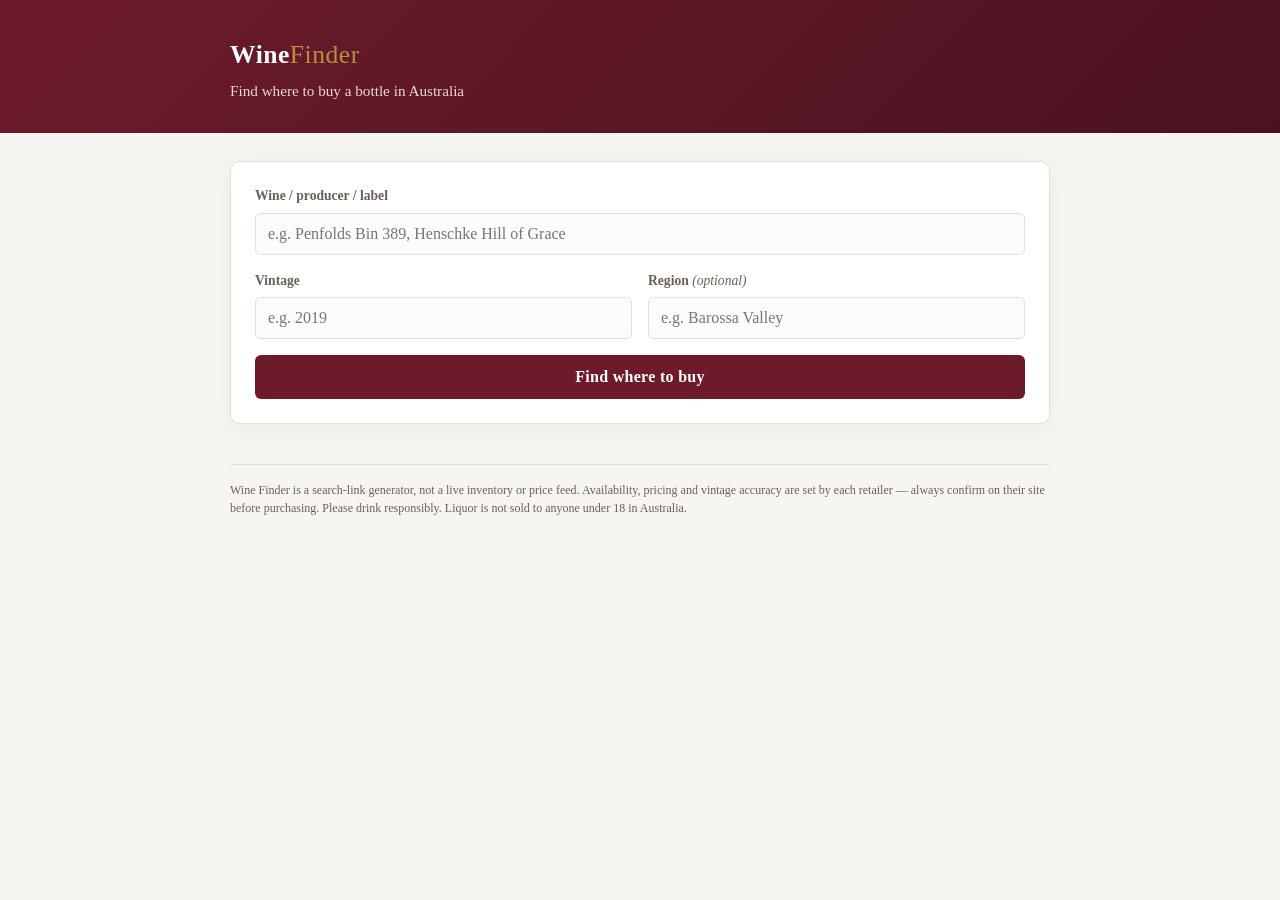
==== wine-finder.html @ 91eaabee "Add Wine Finder tool for locating AU wine retailers Standalone page where a user enters a wine name/" ====
<!DOCTYPE html>
<html lang="en">
<head>
<meta charset="UTF-8">
<meta name="viewport" content="width=device-width, initial-scale=1.0">
<title>Wine Finder | Find Where to Buy in Australia</title>
<meta name="description" content="Search for a wine by producer/label and vintage and jump straight to where you can buy it from Australian retailers.">
<link rel="stylesheet" href="wine-finder.css">
</head>
<body>

  <header class="wf-header">
    <div class="wf-container">
      <a href="index.html" class="wf-logo">Wine<span>Finder</span></a>
      <p class="wf-tagline">Find where to buy a bottle in Australia</p>
    </div>
  </header>

  <main class="wf-container">

    <section class="wf-search-card">
      <form id="wfForm" autocomplete="off">
        <div class="wf-field">
          <label for="wfName">Wine / producer / label</label>
          <input type="text" id="wfName" name="wfName" placeholder="e.g. Penfolds Bin 389, Henschke Hill of Grace" required>
        </div>

        <div class="wf-row">
          <div class="wf-field wf-field-small">
            <label for="wfVintage">Vintage</label>
            <input type="text" id="wfVintage" name="wfVintage" placeholder="e.g. 2019" inputmode="numeric" pattern="[0-9]{4}" maxlength="4">
          </div>
          <div class="wf-field wf-field-small">
            <label for="wfRegion">Region <span class="wf-optional">(optional)</span></label>
            <input type="text" id="wfRegion" name="wfRegion" placeholder="e.g. Barossa Valley">
          </div>
        </div>

        <button type="submit" class="wf-btn">Find where to buy</button>
      </form>
    </section>

    <section id="wfResults" class="wf-results" hidden>
      <h2 id="wfResultsTitle">Results</h2>
      <p class="wf-hint">
        These are direct searches on each retailer/marketplace — we don't hold live stock or price data ourselves,
        so results open in a new tab so you can compare price and availability.
      </p>

      <h3 class="wf-group-title">Price comparison</h3>
      <div id="wfCompare" class="wf-link-grid"></div>

      <h3 class="wf-group-title">Australian retailers</h3>
      <div id="wfRetailers" class="wf-link-grid"></div>

      <h3 class="wf-group-title">Specialist / fine wine merchants</h3>
      <div id="wfSpecialists" class="wf-link-grid"></div>

      <h3 class="wf-group-title">Auction &amp; secondary market <span class="wf-optional">(older / rare vintages)</span></h3>
      <div id="wfAuctions" class="wf-link-grid"></div>
    </section>

    <section class="wf-recent" id="wfRecentSection" hidden>
      <h3 class="wf-group-title">Recent searches</h3>
      <div id="wfRecent" class="wf-recent-list"></div>
    </section>

    <p class="wf-disclaimer">
      Wine Finder is a search-link generator, not a live inventory or price feed. Availability, pricing and vintage
      accuracy are set by each retailer — always confirm on their site before purchasing. Please drink responsibly.
      Liquor is not sold to anyone under 18 in Australia.
    </p>

  </main>

  <script src="wine-finder.js"></script>
</body>
</html>
---- wine-finder.css ----
:root {
  --wf-bg: #f7f5f2;
  --wf-surface: #ffffff;
  --wf-ink: #241b17;
  --wf-ink-soft: #6b5f58;
  --wf-wine: #6d1b2b;
  --wf-wine-dark: #4a1220;
  --wf-gold: #b78d3f;
  --wf-border: #e6ded6;
  --wf-radius: 10px;
}

* { box-sizing: border-box; }

body {
  margin: 0;
  font-family: 'Georgia', 'Times New Roman', serif;
  background: var(--wf-bg);
  color: var(--wf-ink);
  line-height: 1.5;
}

.wf-container {
  max-width: 860px;
  margin: 0 auto;
  padding: 0 20px;
}

.wf-header {
  background: linear-gradient(135deg, var(--wf-wine), var(--wf-wine-dark));
  color: #fff;
  padding: 36px 0 30px;
}

.wf-logo {
  display: inline-block;
  font-size: 1.6rem;
  font-weight: bold;
  color: #fff;
  text-decoration: none;
  letter-spacing: 0.5px;
}

.wf-logo span {
  color: var(--wf-gold);
  font-weight: normal;
}

.wf-tagline {
  margin: 6px 0 0;
  font-size: 0.95rem;
  color: #e9d9d0;
}

main.wf-container {
  padding-top: 28px;
  padding-bottom: 60px;
}

.wf-search-card {
  background: var(--wf-surface);
  border: 1px solid var(--wf-border);
  border-radius: var(--wf-radius);
  padding: 24px;
  box-shadow: 0 4px 18px rgba(0, 0, 0, 0.05);
}

.wf-field {
  margin-bottom: 16px;
}

.wf-row {
  display: flex;
  gap: 16px;
  flex-wrap: wrap;
}

.wf-field-small {
  flex: 1 1 160px;
}

label {
  display: block;
  font-size: 0.85rem;
  font-weight: bold;
  margin-bottom: 6px;
  color: var(--wf-ink-soft);
}

.wf-optional {
  font-weight: normal;
  font-style: italic;
}

input[type="text"] {
  width: 100%;
  padding: 11px 12px;
  border: 1px solid var(--wf-border);
  border-radius: 6px;
  font-size: 1rem;
  font-family: inherit;
  background: #fdfcfb;
  color: var(--wf-ink);
}

input[type="text"]:focus {
  outline: none;
  border-color: var(--wf-wine);
  box-shadow: 0 0 0 3px rgba(109, 27, 43, 0.12);
}

.wf-btn {
  width: 100%;
  padding: 13px;
  background: var(--wf-wine);
  color: #fff;
  border: none;
  border-radius: 6px;
  font-size: 1rem;
  font-family: inherit;
  font-weight: bold;
  letter-spacing: 0.3px;
  cursor: pointer;
  transition: background 0.15s ease;
}

.wf-btn:hover {
  background: var(--wf-wine-dark);
}

.wf-results {
  margin-top: 34px;
}

.wf-results h2 {
  margin-bottom: 4px;
}

.wf-hint {
  color: var(--wf-ink-soft);
  font-size: 0.88rem;
  margin-top: 0;
}

.wf-group-title {
  margin: 26px 0 12px;
  font-size: 1rem;
  color: var(--wf-wine-dark);
  border-bottom: 1px solid var(--wf-border);
  padding-bottom: 6px;
}

.wf-link-grid {
  display: grid;
  grid-template-columns: repeat(auto-fill, minmax(220px, 1fr));
  gap: 10px;
}

.wf-link-card {
  display: flex;
  align-items: center;
  justify-content: space-between;
  gap: 10px;
  padding: 13px 14px;
  background: var(--wf-surface);
  border: 1px solid var(--wf-border);
  border-radius: 8px;
  text-decoration: none;
  color: var(--wf-ink);
  transition: border-color 0.15s ease, transform 0.15s ease;
}

.wf-link-card:hover {
  border-color: var(--wf-gold);
  transform: translateY(-1px);
}

.wf-link-name {
  font-weight: bold;
  font-size: 0.95rem;
}

.wf-link-desc {
  display: block;
  font-weight: normal;
  font-size: 0.78rem;
  color: var(--wf-ink-soft);
  margin-top: 2px;
}

.wf-link-arrow {
  color: var(--wf-gold);
  font-size: 1.1rem;
  flex-shrink: 0;
}

.wf-recent {
  margin-top: 30px;
}

.wf-recent-list {
  display: flex;
  flex-wrap: wrap;
  gap: 8px;
}

.wf-recent-chip {
  background: var(--wf-surface);
  border: 1px solid var(--wf-border);
  border-radius: 999px;
  padding: 7px 14px;
  font-size: 0.82rem;
  cursor: pointer;
  color: var(--wf-ink);
}

.wf-recent-chip:hover {
  border-color: var(--wf-gold);
}

.wf-disclaimer {
  margin-top: 40px;
  font-size: 0.75rem;
  color: var(--wf-ink-soft);
  border-top: 1px solid var(--wf-border);
  padding-top: 16px;
}

@media (max-width: 480px) {
  .wf-header { padding: 26px 0 22px; }
  .wf-search-card { padding: 18px; }
}
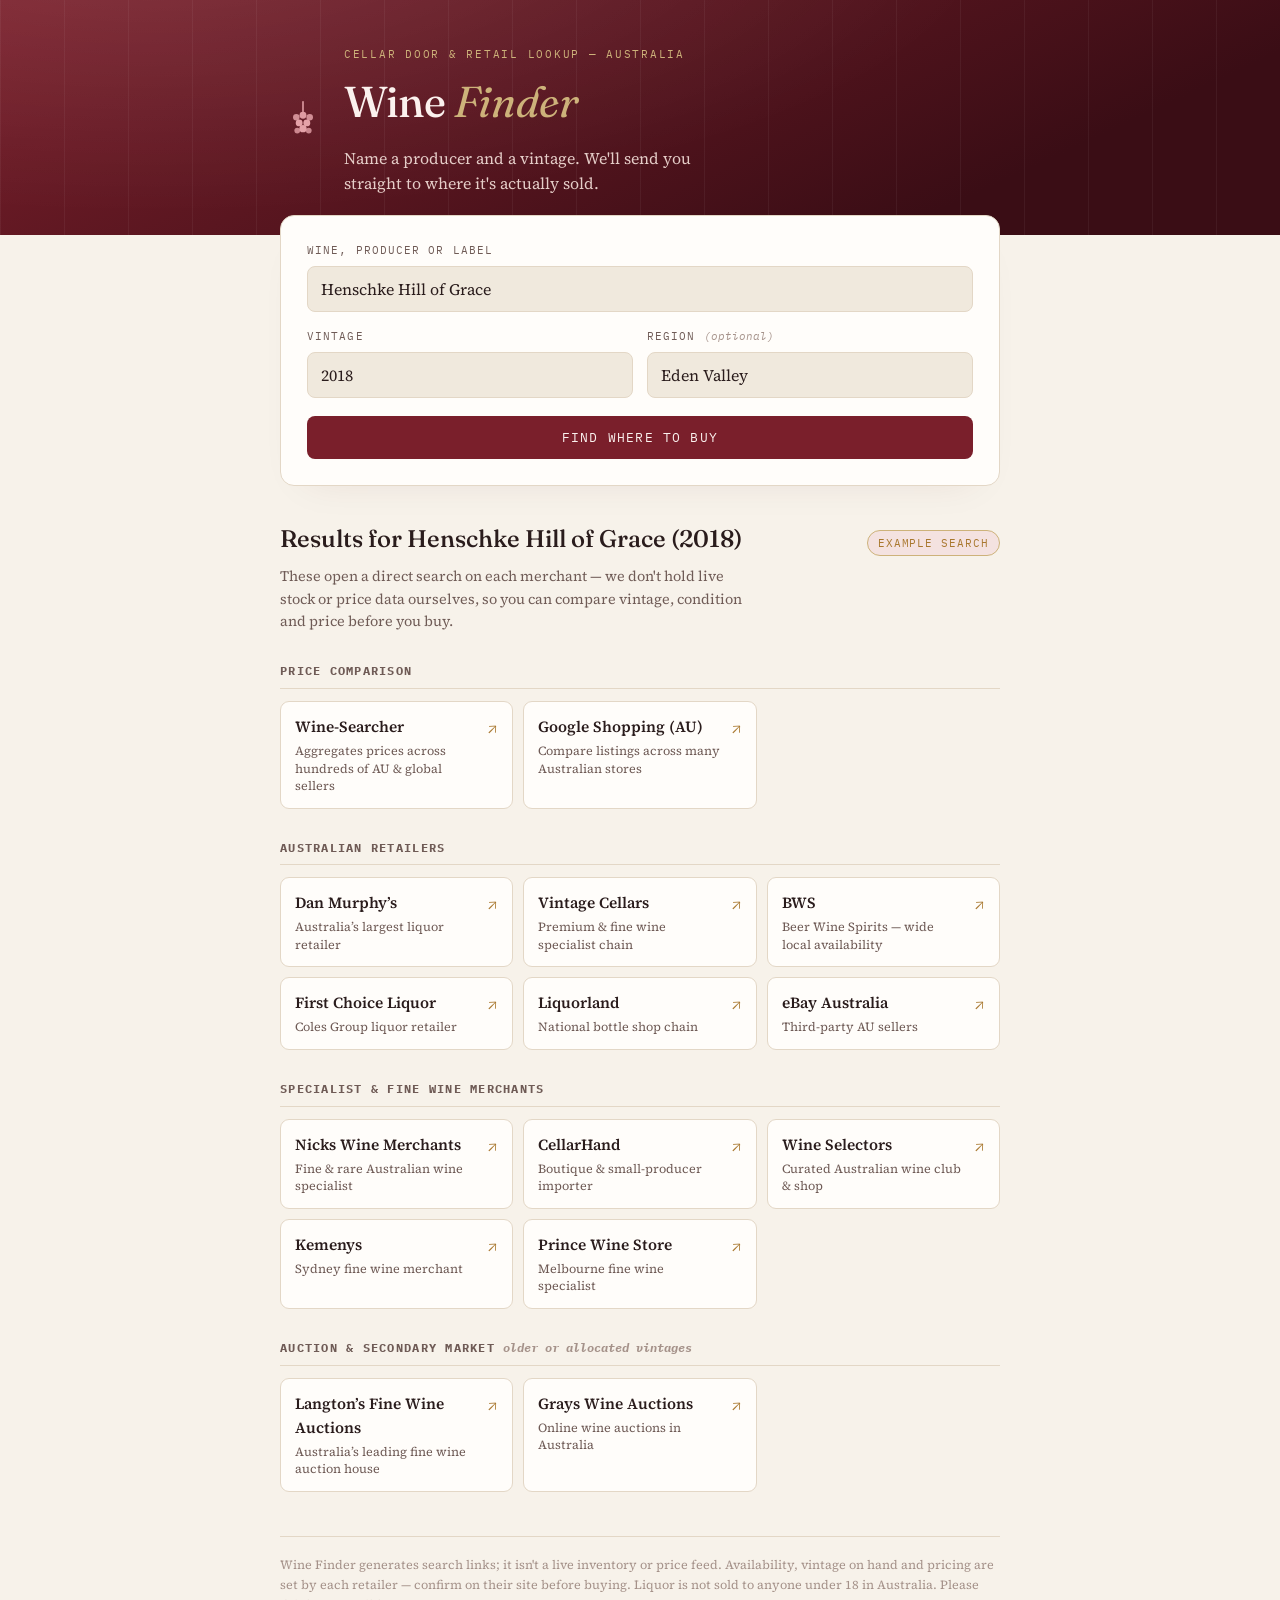
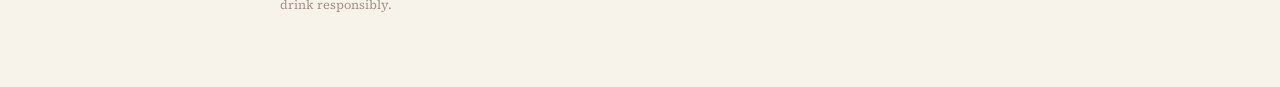
==== commit ff54a33c: "Redesign Wine Finder with a wine-label aesthetic Replace the generic form-and-grid layout with a ded" ====
--- a/wine-finder.html
+++ b/wine-finder.html
@@ -5,73 +5,90 @@
 <meta name="viewport" content="width=device-width, initial-scale=1.0">
 <title>Wine Finder | Find Where to Buy in Australia</title>
 <meta name="description" content="Search for a wine by producer/label and vintage and jump straight to where you can buy it from Australian retailers.">
+<link rel="preconnect" href="https://fonts.googleapis.com">
+<link rel="stylesheet" href="https://fonts.googleapis.com/css2?family=Fraunces:ital,opsz,wght@0,9..144,340..460;0,9..144,600;1,9..144,400..500&family=Source+Serif+4:opsz,wght@8..60,400;8..60,600&family=IBM+Plex+Mono:wght@400;500&display=swap">
 <link rel="stylesheet" href="wine-finder.css">
 </head>
 <body>
 
-  <header class="wf-header">
-    <div class="wf-container">
-      <a href="index.html" class="wf-logo">Wine<span>Finder</span></a>
-      <p class="wf-tagline">Find where to buy a bottle in Australia</p>
+  <div class="band">
+    <div class="wrap band-inner">
+      <svg class="vine" viewBox="0 0 48 48" fill="none" aria-hidden="true">
+        <path d="M24 4v10" stroke="var(--band-vine)" stroke-width="1.6" stroke-linecap="round"/>
+        <circle cx="17" cy="20" r="3.4" fill="var(--band-vine)" opacity="0.85"/>
+        <circle cx="24" cy="18" r="3.6" fill="var(--band-vine)" opacity="0.95"/>
+        <circle cx="31" cy="20" r="3.4" fill="var(--band-vine)" opacity="0.85"/>
+        <circle cx="20" cy="26" r="3.6" fill="var(--band-vine)"/>
+        <circle cx="28" cy="26" r="3.6" fill="var(--band-vine)"/>
+        <circle cx="24" cy="32" r="3.8" fill="var(--band-vine)"/>
+        <circle cx="18" cy="34" r="3" fill="var(--band-vine)" opacity="0.8"/>
+        <circle cx="30" cy="34" r="3" fill="var(--band-vine)" opacity="0.8"/>
+      </svg>
+      <div class="brandblock">
+        <p class="eyebrow">Cellar door &amp; retail lookup — Australia</p>
+        <h1><a href="index.html" style="text-decoration:none; color:inherit;">Wine <em>Finder</em></a></h1>
+        <p class="tagline">Name a producer and a vintage. We'll send you straight to where it's actually sold.</p>
+      </div>
     </div>
-  </header>
+  </div>
 
-  <main class="wf-container">
+  <div class="wrap">
+    <main>
+      <section class="panel search-panel">
+        <form id="wfForm" autocomplete="off">
+          <div class="field">
+            <label for="wfName">Wine, producer or label</label>
+            <input type="text" id="wfName" name="wfName" placeholder="e.g. Henschke Hill of Grace" required>
+          </div>
+          <div class="field-row">
+            <div class="field narrow">
+              <label for="wfVintage">Vintage</label>
+              <input type="text" id="wfVintage" name="wfVintage" placeholder="e.g. 2019" inputmode="numeric" pattern="[0-9]{4}" maxlength="4">
+            </div>
+            <div class="field narrow">
+              <label for="wfRegion">Region <span class="opt">(optional)</span></label>
+              <input type="text" id="wfRegion" name="wfRegion" placeholder="e.g. Eden Valley">
+            </div>
+          </div>
+          <button type="submit" class="go">Find where to buy</button>
+        </form>
+      </section>
 
-    <section class="wf-search-card">
-      <form id="wfForm" autocomplete="off">
-        <div class="wf-field">
-          <label for="wfName">Wine / producer / label</label>
-          <input type="text" id="wfName" name="wfName" placeholder="e.g. Penfolds Bin 389, Henschke Hill of Grace" required>
+      <section id="wfResults" class="results">
+        <div class="results-head">
+          <h2 id="wfResultsTitle">Results</h2>
+          <span id="wfExampleFlag" class="example-flag">Example search</span>
         </div>
+        <p class="hint">
+          These open a direct search on each merchant — we don't hold live stock or price data ourselves,
+          so you can compare vintage, condition and price before you buy.
+        </p>
 
-        <div class="wf-row">
-          <div class="wf-field wf-field-small">
-            <label for="wfVintage">Vintage</label>
-            <input type="text" id="wfVintage" name="wfVintage" placeholder="e.g. 2019" inputmode="numeric" pattern="[0-9]{4}" maxlength="4">
-          </div>
-          <div class="wf-field wf-field-small">
-            <label for="wfRegion">Region <span class="wf-optional">(optional)</span></label>
-            <input type="text" id="wfRegion" name="wfRegion" placeholder="e.g. Barossa Valley">
-          </div>
-        </div>
+        <h3 class="group-title">Price comparison</h3>
+        <div id="wfCompare" class="link-grid"></div>
 
-        <button type="submit" class="wf-btn">Find where to buy</button>
-      </form>
-    </section>
+        <h3 class="group-title">Australian retailers</h3>
+        <div id="wfRetailers" class="link-grid"></div>
 
-    <section id="wfResults" class="wf-results" hidden>
-      <h2 id="wfResultsTitle">Results</h2>
-      <p class="wf-hint">
-        These are direct searches on each retailer/marketplace — we don't hold live stock or price data ourselves,
-        so results open in a new tab so you can compare price and availability.
+        <h3 class="group-title">Specialist &amp; fine wine merchants</h3>
+        <div id="wfSpecialists" class="link-grid"></div>
+
+        <h3 class="group-title">Auction &amp; secondary market <span class="note">older or allocated vintages</span></h3>
+        <div id="wfAuctions" class="link-grid"></div>
+      </section>
+
+      <section class="recent" id="wfRecentSection" hidden>
+        <h3 class="group-title">Recent searches</h3>
+        <div id="wfRecent" class="recent-list"></div>
+      </section>
+
+      <p class="foot">
+        Wine Finder generates search links; it isn't a live inventory or price feed. Availability, vintage on hand
+        and pricing are set by each retailer — confirm on their site before buying. Liquor is not sold to anyone
+        under 18 in Australia. Please drink responsibly.
       </p>
-
-      <h3 class="wf-group-title">Price comparison</h3>
-      <div id="wfCompare" class="wf-link-grid"></div>
-
-      <h3 class="wf-group-title">Australian retailers</h3>
-      <div id="wfRetailers" class="wf-link-grid"></div>
-
-      <h3 class="wf-group-title">Specialist / fine wine merchants</h3>
-      <div id="wfSpecialists" class="wf-link-grid"></div>
-
-      <h3 class="wf-group-title">Auction &amp; secondary market <span class="wf-optional">(older / rare vintages)</span></h3>
-      <div id="wfAuctions" class="wf-link-grid"></div>
-    </section>
-
-    <section class="wf-recent" id="wfRecentSection" hidden>
-      <h3 class="wf-group-title">Recent searches</h3>
-      <div id="wfRecent" class="wf-recent-list"></div>
-    </section>
-
-    <p class="wf-disclaimer">
-      Wine Finder is a search-link generator, not a live inventory or price feed. Availability, pricing and vintage
-      accuracy are set by each retailer — always confirm on their site before purchasing. Please drink responsibly.
-      Liquor is not sold to anyone under 18 in Australia.
-    </p>
-
-  </main>
+    </main>
+  </div>
 
   <script src="wine-finder.js"></script>
 </body>
--- a/wine-finder.css
+++ b/wine-finder.css
@@ -1,232 +1,343 @@
 :root {
-  --wf-bg: #f7f5f2;
-  --wf-surface: #ffffff;
-  --wf-ink: #241b17;
-  --wf-ink-soft: #6b5f58;
-  --wf-wine: #6d1b2b;
-  --wf-wine-dark: #4a1220;
-  --wf-gold: #b78d3f;
-  --wf-border: #e6ded6;
-  --wf-radius: 10px;
+  color-scheme: light;
+  --ground: #f7f2ea;
+  --surface: #fffdfa;
+  --surface-sunk: #f0e9dd;
+  --ink: #2a1c1c;
+  --ink-soft: #6f5b56;
+  --ink-faint: #a5928a;
+  --line: #e3d7c6;
+  --claret: #7a1f2b;
+  --claret-deep: #4a1019;
+  --claret-tint: #f4e2e0;
+  --gold: #a9782f;
+  --gold-soft: #cdb27a;
+  --focus: #7a1f2b;
+  --shadow: rgba(74, 16, 25, 0.10);
+  --band-a: #7a1f2b;
+  --band-b: #3a0d15;
+  --band-line: rgba(255,255,255,0.05);
+  --band-ink: #fbf1ee;
+  --band-ink-soft: #e5cdc8;
+  --band-vine: #f0aeb4;
+  --btn-bg: #7a1f2b;
+  --btn-bg-hover: #4a1019;
+  --btn-text: #fbf1ee;
+}
+
+@media (prefers-color-scheme: dark) {
+  :root:not([data-theme="light"]) {
+    color-scheme: dark;
+    --ground: #1b1214;
+    --surface: #251920;
+    --surface-sunk: #2d1e26;
+    --ink: #f2e7e1;
+    --ink-soft: #c1a9a1;
+    --ink-faint: #836863;
+    --line: #3d2a2f;
+    --claret: #d9808c;
+    --claret-deep: #f0aeb4;
+    --claret-tint: #35202a;
+    --gold: #d8ae66;
+    --gold-soft: #a98a52;
+    --focus: #d9808c;
+    --shadow: rgba(0, 0, 0, 0.35);
+    --band-a: #4a141c;
+    --band-b: #200609;
+    --band-line: rgba(255,255,255,0.04);
+    --band-ink: #f6e6e2;
+    --band-ink-soft: #d9b6b0;
+    --band-vine: #d9808c;
+    --btn-bg: #5c2029;
+    --btn-bg-hover: #46181f;
+    --btn-text: #f0aeb4;
+  }
+}
+
+:root[data-theme="dark"] {
+  color-scheme: dark;
+  --ground: #1b1214;
+  --surface: #251920;
+  --surface-sunk: #2d1e26;
+  --ink: #f2e7e1;
+  --ink-soft: #c1a9a1;
+  --ink-faint: #836863;
+  --line: #3d2a2f;
+  --claret: #d9808c;
+  --claret-deep: #f0aeb4;
+  --claret-tint: #35202a;
+  --gold: #d8ae66;
+  --gold-soft: #a98a52;
+  --focus: #d9808c;
+  --shadow: rgba(0, 0, 0, 0.35);
+  --band-a: #4a141c;
+  --band-b: #200609;
+  --band-line: rgba(255,255,255,0.04);
+  --band-ink: #f6e6e2;
+  --band-ink-soft: #d9b6b0;
+  --band-vine: #d9808c;
+  --btn-bg: #5c2029;
+  --btn-bg-hover: #46181f;
+  --btn-text: #f0aeb4;
 }
 
 * { box-sizing: border-box; }
 
 body {
   margin: 0;
-  font-family: 'Georgia', 'Times New Roman', serif;
-  background: var(--wf-bg);
-  color: var(--wf-ink);
-  line-height: 1.5;
-}
-
-.wf-container {
-  max-width: 860px;
+  background: var(--ground);
+  color: var(--ink);
+  font-family: 'Source Serif 4', Georgia, 'Times New Roman', serif;
+  font-size: 16px;
+  line-height: 1.55;
+  -webkit-font-smoothing: antialiased;
+}
+
+.wrap {
+  max-width: 760px;
   margin: 0 auto;
-  padding: 0 20px;
-}
-
-.wf-header {
-  background: linear-gradient(135deg, var(--wf-wine), var(--wf-wine-dark));
-  color: #fff;
-  padding: 36px 0 30px;
-}
-
-.wf-logo {
-  display: inline-block;
-  font-size: 1.6rem;
-  font-weight: bold;
-  color: #fff;
-  text-decoration: none;
-  letter-spacing: 0.5px;
-}
-
-.wf-logo span {
-  color: var(--wf-gold);
-  font-weight: normal;
-}
-
-.wf-tagline {
-  margin: 6px 0 0;
-  font-size: 0.95rem;
-  color: #e9d9d0;
-}
-
-main.wf-container {
-  padding-top: 28px;
-  padding-bottom: 60px;
-}
-
-.wf-search-card {
-  background: var(--wf-surface);
-  border: 1px solid var(--wf-border);
-  border-radius: var(--wf-radius);
-  padding: 24px;
-  box-shadow: 0 4px 18px rgba(0, 0, 0, 0.05);
-}
-
-.wf-field {
-  margin-bottom: 16px;
-}
-
-.wf-row {
-  display: flex;
-  gap: 16px;
-  flex-wrap: wrap;
-}
-
-.wf-field-small {
-  flex: 1 1 160px;
-}
+  padding-inline: 20px;
+}
+
+a { color: inherit; }
+
+/* ---------- Header / label band ---------- */
+
+.band {
+  background:
+    radial-gradient(120% 220% at 12% -30%, rgba(255,255,255,0.10), transparent 55%),
+    linear-gradient(155deg, var(--band-a), var(--band-b) 78%);
+  color: var(--band-ink);
+  padding-block: 46px 40px;
+  position: relative;
+  overflow: hidden;
+}
+
+.band::after {
+  content: "";
+  position: absolute;
+  inset: 0;
+  background-image: repeating-linear-gradient(90deg, var(--band-line) 0 1px, transparent 1px 64px);
+  pointer-events: none;
+}
+
+.band-inner { position: relative; display: flex; align-items: center; gap: 18px; }
+
+.vine {
+  flex: none;
+  width: 46px;
+  height: 46px;
+  opacity: 0.92;
+}
+
+.brandblock { min-width: 0; }
+
+.eyebrow {
+  font-family: 'IBM Plex Mono', monospace;
+  font-size: 0.68rem;
+  letter-spacing: 0.16em;
+  text-transform: uppercase;
+  color: var(--gold-soft);
+  margin: 0 0 6px;
+}
+
+h1 {
+  font-family: 'Fraunces', Georgia, serif;
+  font-optical-sizing: auto;
+  font-weight: 460;
+  font-size: clamp(2rem, 6vw, 2.7rem);
+  letter-spacing: -0.01em;
+  margin: 0;
+  text-wrap: balance;
+  color: var(--band-ink);
+}
+
+h1 em {
+  font-style: italic;
+  font-weight: 400;
+  color: var(--gold-soft);
+}
+
+.tagline {
+  margin: 10px 0 0;
+  font-size: 1rem;
+  color: var(--band-ink-soft);
+  max-width: 46ch;
+}
+
+/* ---------- Layout ---------- */
+
+main { padding-block: 34px 60px; }
+
+.panel {
+  background: var(--surface);
+  border: 1px solid var(--line);
+  border-radius: 14px;
+  box-shadow: 0 18px 40px -26px var(--shadow);
+}
+
+.search-panel { padding: 26px; margin-top: -54px; position: relative; z-index: 2; }
+
+.field-row { display: flex; gap: 14px; flex-wrap: wrap; }
+
+.field { flex: 1 1 220px; margin-bottom: 16px; }
+.field.narrow { flex: 1 1 150px; }
 
 label {
   display: block;
-  font-size: 0.85rem;
-  font-weight: bold;
-  margin-bottom: 6px;
-  color: var(--wf-ink-soft);
-}
-
-.wf-optional {
-  font-weight: normal;
-  font-style: italic;
-}
+  font-family: 'IBM Plex Mono', monospace;
+  font-size: 0.68rem;
+  letter-spacing: 0.1em;
+  text-transform: uppercase;
+  color: var(--ink-soft);
+  margin-bottom: 7px;
+}
+
+label .opt { text-transform: none; letter-spacing: 0; font-style: italic; color: var(--ink-faint); }
 
 input[type="text"] {
   width: 100%;
-  padding: 11px 12px;
-  border: 1px solid var(--wf-border);
-  border-radius: 6px;
+  padding: 11px 13px;
+  border: 1px solid var(--line);
+  border-radius: 8px;
+  background: var(--surface-sunk);
+  color: var(--ink);
+  font-family: 'Source Serif 4', Georgia, serif;
   font-size: 1rem;
-  font-family: inherit;
-  background: #fdfcfb;
-  color: var(--wf-ink);
-}
-
-input[type="text"]:focus {
-  outline: none;
-  border-color: var(--wf-wine);
-  box-shadow: 0 0 0 3px rgba(109, 27, 43, 0.12);
-}
-
-.wf-btn {
+}
+
+input[type="text"]::placeholder { color: var(--ink-faint); }
+
+input[type="text"]:focus-visible {
+  outline: 2px solid var(--focus);
+  outline-offset: 1px;
+}
+
+.go {
+  margin-top: 2px;
   width: 100%;
   padding: 13px;
-  background: var(--wf-wine);
-  color: #fff;
+  background: var(--btn-bg);
+  color: var(--btn-text);
   border: none;
-  border-radius: 6px;
-  font-size: 1rem;
-  font-family: inherit;
-  font-weight: bold;
-  letter-spacing: 0.3px;
+  border-radius: 8px;
+  font-family: 'IBM Plex Mono', monospace;
+  font-size: 0.82rem;
+  letter-spacing: 0.09em;
+  text-transform: uppercase;
   cursor: pointer;
-  transition: background 0.15s ease;
-}
-
-.wf-btn:hover {
-  background: var(--wf-wine-dark);
-}
-
-.wf-results {
-  margin-top: 34px;
-}
-
-.wf-results h2 {
-  margin-bottom: 4px;
-}
-
-.wf-hint {
-  color: var(--wf-ink-soft);
-  font-size: 0.88rem;
-  margin-top: 0;
-}
-
-.wf-group-title {
-  margin: 26px 0 12px;
-  font-size: 1rem;
-  color: var(--wf-wine-dark);
-  border-bottom: 1px solid var(--wf-border);
-  padding-bottom: 6px;
-}
-
-.wf-link-grid {
+}
+.go:hover { background: var(--btn-bg-hover); }
+.go:focus-visible { outline: 2px solid var(--focus); outline-offset: 2px; }
+
+/* ---------- Results ---------- */
+
+.results { margin-top: 34px; }
+
+.results-head { display: flex; align-items: baseline; justify-content: space-between; gap: 12px; flex-wrap: wrap; }
+
+.results-head h2 {
+  font-family: 'Fraunces', Georgia, serif;
+  font-weight: 500;
+  font-size: 1.5rem;
+  margin: 0;
+}
+
+.example-flag {
+  font-family: 'IBM Plex Mono', monospace;
+  font-size: 0.66rem;
+  letter-spacing: 0.09em;
+  text-transform: uppercase;
+  color: var(--gold);
+  background: var(--claret-tint);
+  border: 1px solid var(--gold-soft);
+  border-radius: 999px;
+  padding: 4px 10px;
+  white-space: nowrap;
+}
+
+.hint {
+  color: var(--ink-soft);
+  font-size: 0.9rem;
+  margin: 8px 0 0;
+  max-width: 60ch;
+}
+
+.group-title {
+  font-family: 'IBM Plex Mono', monospace;
+  font-size: 0.72rem;
+  letter-spacing: 0.11em;
+  text-transform: uppercase;
+  color: var(--ink-soft);
+  margin: 30px 0 12px;
+  padding-bottom: 8px;
+  border-bottom: 1px solid var(--line);
+  display: flex;
+  align-items: baseline;
+  gap: 8px;
+}
+
+.group-title .note { text-transform: none; letter-spacing: 0; font-style: italic; color: var(--ink-faint); }
+
+.link-grid {
   display: grid;
-  grid-template-columns: repeat(auto-fill, minmax(220px, 1fr));
+  grid-template-columns: repeat(auto-fill, minmax(216px, 1fr));
   gap: 10px;
 }
 
-.wf-link-card {
+.link-card {
   display: flex;
-  align-items: center;
+  align-items: flex-start;
   justify-content: space-between;
   gap: 10px;
   padding: 13px 14px;
-  background: var(--wf-surface);
-  border: 1px solid var(--wf-border);
-  border-radius: 8px;
+  background: var(--surface);
+  border: 1px solid var(--line);
+  border-radius: 9px;
   text-decoration: none;
-  color: var(--wf-ink);
+  color: var(--ink);
   transition: border-color 0.15s ease, transform 0.15s ease;
 }
-
-.wf-link-card:hover {
-  border-color: var(--wf-gold);
-  transform: translateY(-1px);
-}
-
-.wf-link-name {
-  font-weight: bold;
-  font-size: 0.95rem;
-}
-
-.wf-link-desc {
-  display: block;
-  font-weight: normal;
-  font-size: 0.78rem;
-  color: var(--wf-ink-soft);
-  margin-top: 2px;
-}
-
-.wf-link-arrow {
-  color: var(--wf-gold);
-  font-size: 1.1rem;
-  flex-shrink: 0;
-}
-
-.wf-recent {
-  margin-top: 30px;
-}
-
-.wf-recent-list {
-  display: flex;
-  flex-wrap: wrap;
-  gap: 8px;
-}
-
-.wf-recent-chip {
-  background: var(--wf-surface);
-  border: 1px solid var(--wf-border);
+.link-card:hover { border-color: var(--gold); transform: translateY(-1px); }
+.link-card:focus-visible { outline: 2px solid var(--focus); outline-offset: 2px; }
+
+.link-name { font-weight: 600; font-size: 0.97rem; display: block; }
+.link-desc { display: block; font-size: 0.78rem; color: var(--ink-soft); margin-top: 3px; line-height: 1.4; }
+
+.link-arrow { color: var(--gold); font-size: 1rem; flex: none; margin-top: 1px; }
+
+/* ---------- Recent ---------- */
+
+.recent { margin-top: 32px; }
+
+.recent-list { display: flex; flex-wrap: wrap; gap: 8px; }
+
+.chip {
+  font-family: 'Source Serif 4', Georgia, serif;
+  background: var(--surface-sunk);
+  border: 1px solid var(--line);
   border-radius: 999px;
   padding: 7px 14px;
-  font-size: 0.82rem;
+  font-size: 0.85rem;
   cursor: pointer;
-  color: var(--wf-ink);
-}
-
-.wf-recent-chip:hover {
-  border-color: var(--wf-gold);
-}
-
-.wf-disclaimer {
-  margin-top: 40px;
-  font-size: 0.75rem;
-  color: var(--wf-ink-soft);
-  border-top: 1px solid var(--wf-border);
-  padding-top: 16px;
+  color: var(--ink);
+}
+.chip:hover { border-color: var(--gold); }
+.chip:focus-visible { outline: 2px solid var(--focus); outline-offset: 2px; }
+
+/* ---------- Footer ---------- */
+
+.foot {
+  margin-top: 44px;
+  padding-top: 18px;
+  border-top: 1px solid var(--line);
+  font-size: 0.78rem;
+  color: var(--ink-faint);
+  line-height: 1.6;
 }
 
 @media (max-width: 480px) {
-  .wf-header { padding: 26px 0 22px; }
-  .wf-search-card { padding: 18px; }
-}
+  .band { padding-block: 38px 60px; }
+  .search-panel { margin-top: -44px; padding: 20px; }
+  .vine { width: 36px; height: 36px; }
+}
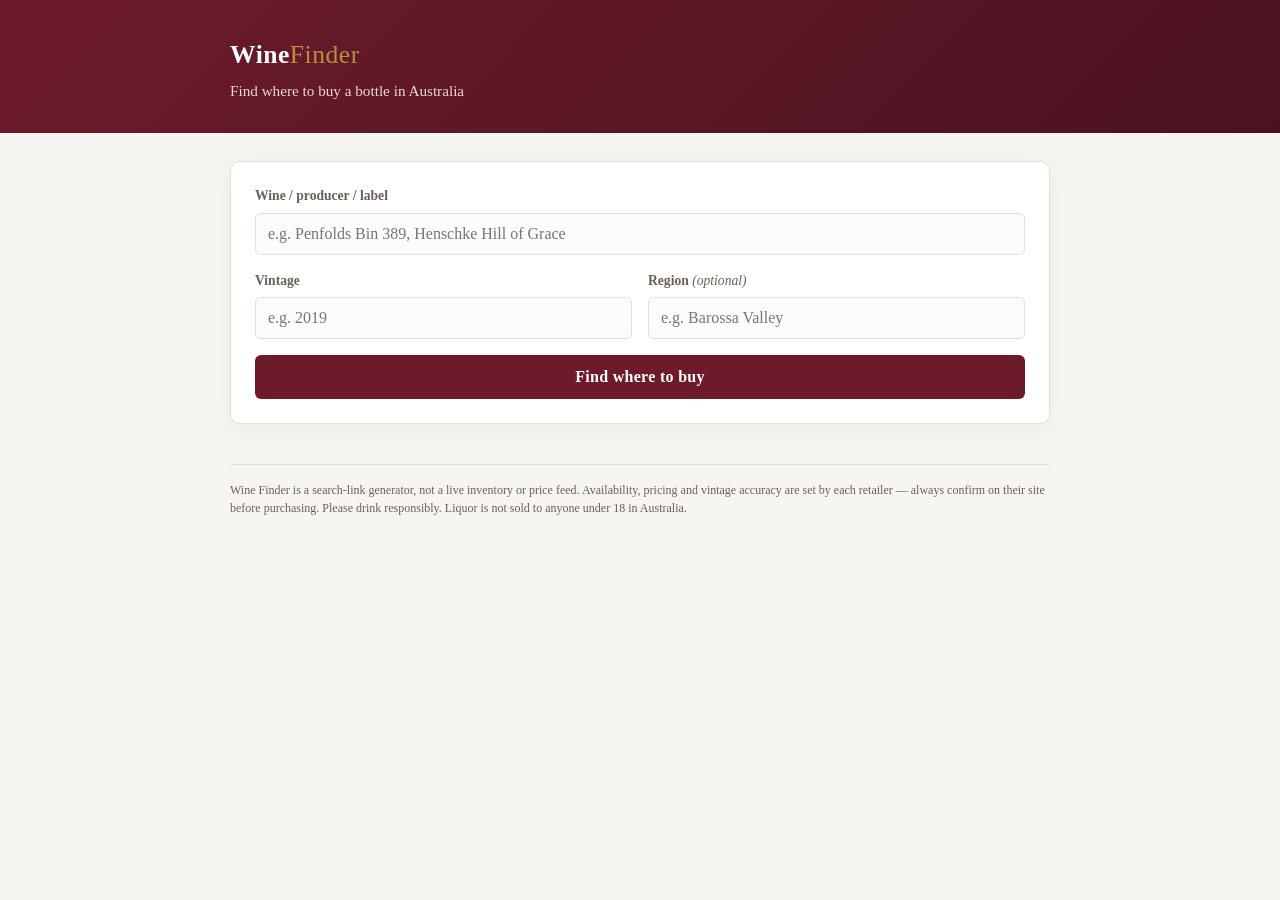
==== commit d5c7125c: "Revert "Redesign Wine Finder with a wine-label aesthetic" This reverts commit ff54a33ca1e8645291ee72" ====
--- a/wine-finder.html
+++ b/wine-finder.html
@@ -5,90 +5,73 @@
 <meta name="viewport" content="width=device-width, initial-scale=1.0">
 <title>Wine Finder | Find Where to Buy in Australia</title>
 <meta name="description" content="Search for a wine by producer/label and vintage and jump straight to where you can buy it from Australian retailers.">
-<link rel="preconnect" href="https://fonts.googleapis.com">
-<link rel="stylesheet" href="https://fonts.googleapis.com/css2?family=Fraunces:ital,opsz,wght@0,9..144,340..460;0,9..144,600;1,9..144,400..500&family=Source+Serif+4:opsz,wght@8..60,400;8..60,600&family=IBM+Plex+Mono:wght@400;500&display=swap">
 <link rel="stylesheet" href="wine-finder.css">
 </head>
 <body>
 
-  <div class="band">
-    <div class="wrap band-inner">
-      <svg class="vine" viewBox="0 0 48 48" fill="none" aria-hidden="true">
-        <path d="M24 4v10" stroke="var(--band-vine)" stroke-width="1.6" stroke-linecap="round"/>
-        <circle cx="17" cy="20" r="3.4" fill="var(--band-vine)" opacity="0.85"/>
-        <circle cx="24" cy="18" r="3.6" fill="var(--band-vine)" opacity="0.95"/>
-        <circle cx="31" cy="20" r="3.4" fill="var(--band-vine)" opacity="0.85"/>
-        <circle cx="20" cy="26" r="3.6" fill="var(--band-vine)"/>
-        <circle cx="28" cy="26" r="3.6" fill="var(--band-vine)"/>
-        <circle cx="24" cy="32" r="3.8" fill="var(--band-vine)"/>
-        <circle cx="18" cy="34" r="3" fill="var(--band-vine)" opacity="0.8"/>
-        <circle cx="30" cy="34" r="3" fill="var(--band-vine)" opacity="0.8"/>
-      </svg>
-      <div class="brandblock">
-        <p class="eyebrow">Cellar door &amp; retail lookup — Australia</p>
-        <h1><a href="index.html" style="text-decoration:none; color:inherit;">Wine <em>Finder</em></a></h1>
-        <p class="tagline">Name a producer and a vintage. We'll send you straight to where it's actually sold.</p>
-      </div>
+  <header class="wf-header">
+    <div class="wf-container">
+      <a href="index.html" class="wf-logo">Wine<span>Finder</span></a>
+      <p class="wf-tagline">Find where to buy a bottle in Australia</p>
     </div>
-  </div>
+  </header>
 
-  <div class="wrap">
-    <main>
-      <section class="panel search-panel">
-        <form id="wfForm" autocomplete="off">
-          <div class="field">
-            <label for="wfName">Wine, producer or label</label>
-            <input type="text" id="wfName" name="wfName" placeholder="e.g. Henschke Hill of Grace" required>
+  <main class="wf-container">
+
+    <section class="wf-search-card">
+      <form id="wfForm" autocomplete="off">
+        <div class="wf-field">
+          <label for="wfName">Wine / producer / label</label>
+          <input type="text" id="wfName" name="wfName" placeholder="e.g. Penfolds Bin 389, Henschke Hill of Grace" required>
+        </div>
+
+        <div class="wf-row">
+          <div class="wf-field wf-field-small">
+            <label for="wfVintage">Vintage</label>
+            <input type="text" id="wfVintage" name="wfVintage" placeholder="e.g. 2019" inputmode="numeric" pattern="[0-9]{4}" maxlength="4">
           </div>
-          <div class="field-row">
-            <div class="field narrow">
-              <label for="wfVintage">Vintage</label>
-              <input type="text" id="wfVintage" name="wfVintage" placeholder="e.g. 2019" inputmode="numeric" pattern="[0-9]{4}" maxlength="4">
-            </div>
-            <div class="field narrow">
-              <label for="wfRegion">Region <span class="opt">(optional)</span></label>
-              <input type="text" id="wfRegion" name="wfRegion" placeholder="e.g. Eden Valley">
-            </div>
+          <div class="wf-field wf-field-small">
+            <label for="wfRegion">Region <span class="wf-optional">(optional)</span></label>
+            <input type="text" id="wfRegion" name="wfRegion" placeholder="e.g. Barossa Valley">
           </div>
-          <button type="submit" class="go">Find where to buy</button>
-        </form>
-      </section>
+        </div>
 
-      <section id="wfResults" class="results">
-        <div class="results-head">
-          <h2 id="wfResultsTitle">Results</h2>
-          <span id="wfExampleFlag" class="example-flag">Example search</span>
-        </div>
-        <p class="hint">
-          These open a direct search on each merchant — we don't hold live stock or price data ourselves,
-          so you can compare vintage, condition and price before you buy.
-        </p>
+        <button type="submit" class="wf-btn">Find where to buy</button>
+      </form>
+    </section>
 
-        <h3 class="group-title">Price comparison</h3>
-        <div id="wfCompare" class="link-grid"></div>
+    <section id="wfResults" class="wf-results" hidden>
+      <h2 id="wfResultsTitle">Results</h2>
+      <p class="wf-hint">
+        These are direct searches on each retailer/marketplace — we don't hold live stock or price data ourselves,
+        so results open in a new tab so you can compare price and availability.
+      </p>
 
-        <h3 class="group-title">Australian retailers</h3>
-        <div id="wfRetailers" class="link-grid"></div>
+      <h3 class="wf-group-title">Price comparison</h3>
+      <div id="wfCompare" class="wf-link-grid"></div>
 
-        <h3 class="group-title">Specialist &amp; fine wine merchants</h3>
-        <div id="wfSpecialists" class="link-grid"></div>
+      <h3 class="wf-group-title">Australian retailers</h3>
+      <div id="wfRetailers" class="wf-link-grid"></div>
 
-        <h3 class="group-title">Auction &amp; secondary market <span class="note">older or allocated vintages</span></h3>
-        <div id="wfAuctions" class="link-grid"></div>
-      </section>
+      <h3 class="wf-group-title">Specialist / fine wine merchants</h3>
+      <div id="wfSpecialists" class="wf-link-grid"></div>
 
-      <section class="recent" id="wfRecentSection" hidden>
-        <h3 class="group-title">Recent searches</h3>
-        <div id="wfRecent" class="recent-list"></div>
-      </section>
+      <h3 class="wf-group-title">Auction &amp; secondary market <span class="wf-optional">(older / rare vintages)</span></h3>
+      <div id="wfAuctions" class="wf-link-grid"></div>
+    </section>
 
-      <p class="foot">
-        Wine Finder generates search links; it isn't a live inventory or price feed. Availability, vintage on hand
-        and pricing are set by each retailer — confirm on their site before buying. Liquor is not sold to anyone
-        under 18 in Australia. Please drink responsibly.
-      </p>
-    </main>
-  </div>
+    <section class="wf-recent" id="wfRecentSection" hidden>
+      <h3 class="wf-group-title">Recent searches</h3>
+      <div id="wfRecent" class="wf-recent-list"></div>
+    </section>
+
+    <p class="wf-disclaimer">
+      Wine Finder is a search-link generator, not a live inventory or price feed. Availability, pricing and vintage
+      accuracy are set by each retailer — always confirm on their site before purchasing. Please drink responsibly.
+      Liquor is not sold to anyone under 18 in Australia.
+    </p>
+
+  </main>
 
   <script src="wine-finder.js"></script>
 </body>
--- a/wine-finder.css
+++ b/wine-finder.css
@@ -1,343 +1,232 @@
 :root {
-  color-scheme: light;
-  --ground: #f7f2ea;
-  --surface: #fffdfa;
-  --surface-sunk: #f0e9dd;
-  --ink: #2a1c1c;
-  --ink-soft: #6f5b56;
-  --ink-faint: #a5928a;
-  --line: #e3d7c6;
-  --claret: #7a1f2b;
-  --claret-deep: #4a1019;
-  --claret-tint: #f4e2e0;
-  --gold: #a9782f;
-  --gold-soft: #cdb27a;
-  --focus: #7a1f2b;
-  --shadow: rgba(74, 16, 25, 0.10);
-  --band-a: #7a1f2b;
-  --band-b: #3a0d15;
-  --band-line: rgba(255,255,255,0.05);
-  --band-ink: #fbf1ee;
-  --band-ink-soft: #e5cdc8;
-  --band-vine: #f0aeb4;
-  --btn-bg: #7a1f2b;
-  --btn-bg-hover: #4a1019;
-  --btn-text: #fbf1ee;
-}
-
-@media (prefers-color-scheme: dark) {
-  :root:not([data-theme="light"]) {
-    color-scheme: dark;
-    --ground: #1b1214;
-    --surface: #251920;
-    --surface-sunk: #2d1e26;
-    --ink: #f2e7e1;
-    --ink-soft: #c1a9a1;
-    --ink-faint: #836863;
-    --line: #3d2a2f;
-    --claret: #d9808c;
-    --claret-deep: #f0aeb4;
-    --claret-tint: #35202a;
-    --gold: #d8ae66;
-    --gold-soft: #a98a52;
-    --focus: #d9808c;
-    --shadow: rgba(0, 0, 0, 0.35);
-    --band-a: #4a141c;
-    --band-b: #200609;
-    --band-line: rgba(255,255,255,0.04);
-    --band-ink: #f6e6e2;
-    --band-ink-soft: #d9b6b0;
-    --band-vine: #d9808c;
-    --btn-bg: #5c2029;
-    --btn-bg-hover: #46181f;
-    --btn-text: #f0aeb4;
-  }
-}
-
-:root[data-theme="dark"] {
-  color-scheme: dark;
-  --ground: #1b1214;
-  --surface: #251920;
-  --surface-sunk: #2d1e26;
-  --ink: #f2e7e1;
-  --ink-soft: #c1a9a1;
-  --ink-faint: #836863;
-  --line: #3d2a2f;
-  --claret: #d9808c;
-  --claret-deep: #f0aeb4;
-  --claret-tint: #35202a;
-  --gold: #d8ae66;
-  --gold-soft: #a98a52;
-  --focus: #d9808c;
-  --shadow: rgba(0, 0, 0, 0.35);
-  --band-a: #4a141c;
-  --band-b: #200609;
-  --band-line: rgba(255,255,255,0.04);
-  --band-ink: #f6e6e2;
-  --band-ink-soft: #d9b6b0;
-  --band-vine: #d9808c;
-  --btn-bg: #5c2029;
-  --btn-bg-hover: #46181f;
-  --btn-text: #f0aeb4;
+  --wf-bg: #f7f5f2;
+  --wf-surface: #ffffff;
+  --wf-ink: #241b17;
+  --wf-ink-soft: #6b5f58;
+  --wf-wine: #6d1b2b;
+  --wf-wine-dark: #4a1220;
+  --wf-gold: #b78d3f;
+  --wf-border: #e6ded6;
+  --wf-radius: 10px;
 }
 
 * { box-sizing: border-box; }
 
 body {
   margin: 0;
-  background: var(--ground);
-  color: var(--ink);
-  font-family: 'Source Serif 4', Georgia, 'Times New Roman', serif;
-  font-size: 16px;
-  line-height: 1.55;
-  -webkit-font-smoothing: antialiased;
-}
-
-.wrap {
-  max-width: 760px;
+  font-family: 'Georgia', 'Times New Roman', serif;
+  background: var(--wf-bg);
+  color: var(--wf-ink);
+  line-height: 1.5;
+}
+
+.wf-container {
+  max-width: 860px;
   margin: 0 auto;
-  padding-inline: 20px;
-}
-
-a { color: inherit; }
-
-/* ---------- Header / label band ---------- */
-
-.band {
-  background:
-    radial-gradient(120% 220% at 12% -30%, rgba(255,255,255,0.10), transparent 55%),
-    linear-gradient(155deg, var(--band-a), var(--band-b) 78%);
-  color: var(--band-ink);
-  padding-block: 46px 40px;
-  position: relative;
-  overflow: hidden;
-}
-
-.band::after {
-  content: "";
-  position: absolute;
-  inset: 0;
-  background-image: repeating-linear-gradient(90deg, var(--band-line) 0 1px, transparent 1px 64px);
-  pointer-events: none;
-}
-
-.band-inner { position: relative; display: flex; align-items: center; gap: 18px; }
-
-.vine {
-  flex: none;
-  width: 46px;
-  height: 46px;
-  opacity: 0.92;
-}
-
-.brandblock { min-width: 0; }
-
-.eyebrow {
-  font-family: 'IBM Plex Mono', monospace;
-  font-size: 0.68rem;
-  letter-spacing: 0.16em;
-  text-transform: uppercase;
-  color: var(--gold-soft);
-  margin: 0 0 6px;
-}
-
-h1 {
-  font-family: 'Fraunces', Georgia, serif;
-  font-optical-sizing: auto;
-  font-weight: 460;
-  font-size: clamp(2rem, 6vw, 2.7rem);
-  letter-spacing: -0.01em;
-  margin: 0;
-  text-wrap: balance;
-  color: var(--band-ink);
-}
-
-h1 em {
-  font-style: italic;
-  font-weight: 400;
-  color: var(--gold-soft);
-}
-
-.tagline {
-  margin: 10px 0 0;
-  font-size: 1rem;
-  color: var(--band-ink-soft);
-  max-width: 46ch;
-}
-
-/* ---------- Layout ---------- */
-
-main { padding-block: 34px 60px; }
-
-.panel {
-  background: var(--surface);
-  border: 1px solid var(--line);
-  border-radius: 14px;
-  box-shadow: 0 18px 40px -26px var(--shadow);
-}
-
-.search-panel { padding: 26px; margin-top: -54px; position: relative; z-index: 2; }
-
-.field-row { display: flex; gap: 14px; flex-wrap: wrap; }
-
-.field { flex: 1 1 220px; margin-bottom: 16px; }
-.field.narrow { flex: 1 1 150px; }
+  padding: 0 20px;
+}
+
+.wf-header {
+  background: linear-gradient(135deg, var(--wf-wine), var(--wf-wine-dark));
+  color: #fff;
+  padding: 36px 0 30px;
+}
+
+.wf-logo {
+  display: inline-block;
+  font-size: 1.6rem;
+  font-weight: bold;
+  color: #fff;
+  text-decoration: none;
+  letter-spacing: 0.5px;
+}
+
+.wf-logo span {
+  color: var(--wf-gold);
+  font-weight: normal;
+}
+
+.wf-tagline {
+  margin: 6px 0 0;
+  font-size: 0.95rem;
+  color: #e9d9d0;
+}
+
+main.wf-container {
+  padding-top: 28px;
+  padding-bottom: 60px;
+}
+
+.wf-search-card {
+  background: var(--wf-surface);
+  border: 1px solid var(--wf-border);
+  border-radius: var(--wf-radius);
+  padding: 24px;
+  box-shadow: 0 4px 18px rgba(0, 0, 0, 0.05);
+}
+
+.wf-field {
+  margin-bottom: 16px;
+}
+
+.wf-row {
+  display: flex;
+  gap: 16px;
+  flex-wrap: wrap;
+}
+
+.wf-field-small {
+  flex: 1 1 160px;
+}
 
 label {
   display: block;
-  font-family: 'IBM Plex Mono', monospace;
-  font-size: 0.68rem;
-  letter-spacing: 0.1em;
-  text-transform: uppercase;
-  color: var(--ink-soft);
-  margin-bottom: 7px;
-}
-
-label .opt { text-transform: none; letter-spacing: 0; font-style: italic; color: var(--ink-faint); }
+  font-size: 0.85rem;
+  font-weight: bold;
+  margin-bottom: 6px;
+  color: var(--wf-ink-soft);
+}
+
+.wf-optional {
+  font-weight: normal;
+  font-style: italic;
+}
 
 input[type="text"] {
   width: 100%;
-  padding: 11px 13px;
-  border: 1px solid var(--line);
-  border-radius: 8px;
-  background: var(--surface-sunk);
-  color: var(--ink);
-  font-family: 'Source Serif 4', Georgia, serif;
+  padding: 11px 12px;
+  border: 1px solid var(--wf-border);
+  border-radius: 6px;
   font-size: 1rem;
-}
-
-input[type="text"]::placeholder { color: var(--ink-faint); }
-
-input[type="text"]:focus-visible {
-  outline: 2px solid var(--focus);
-  outline-offset: 1px;
-}
-
-.go {
-  margin-top: 2px;
+  font-family: inherit;
+  background: #fdfcfb;
+  color: var(--wf-ink);
+}
+
+input[type="text"]:focus {
+  outline: none;
+  border-color: var(--wf-wine);
+  box-shadow: 0 0 0 3px rgba(109, 27, 43, 0.12);
+}
+
+.wf-btn {
   width: 100%;
   padding: 13px;
-  background: var(--btn-bg);
-  color: var(--btn-text);
+  background: var(--wf-wine);
+  color: #fff;
   border: none;
-  border-radius: 8px;
-  font-family: 'IBM Plex Mono', monospace;
-  font-size: 0.82rem;
-  letter-spacing: 0.09em;
-  text-transform: uppercase;
+  border-radius: 6px;
+  font-size: 1rem;
+  font-family: inherit;
+  font-weight: bold;
+  letter-spacing: 0.3px;
   cursor: pointer;
-}
-.go:hover { background: var(--btn-bg-hover); }
-.go:focus-visible { outline: 2px solid var(--focus); outline-offset: 2px; }
-
-/* ---------- Results ---------- */
-
-.results { margin-top: 34px; }
-
-.results-head { display: flex; align-items: baseline; justify-content: space-between; gap: 12px; flex-wrap: wrap; }
-
-.results-head h2 {
-  font-family: 'Fraunces', Georgia, serif;
-  font-weight: 500;
-  font-size: 1.5rem;
-  margin: 0;
-}
-
-.example-flag {
-  font-family: 'IBM Plex Mono', monospace;
-  font-size: 0.66rem;
-  letter-spacing: 0.09em;
-  text-transform: uppercase;
-  color: var(--gold);
-  background: var(--claret-tint);
-  border: 1px solid var(--gold-soft);
-  border-radius: 999px;
-  padding: 4px 10px;
-  white-space: nowrap;
-}
-
-.hint {
-  color: var(--ink-soft);
-  font-size: 0.9rem;
-  margin: 8px 0 0;
-  max-width: 60ch;
-}
-
-.group-title {
-  font-family: 'IBM Plex Mono', monospace;
-  font-size: 0.72rem;
-  letter-spacing: 0.11em;
-  text-transform: uppercase;
-  color: var(--ink-soft);
-  margin: 30px 0 12px;
-  padding-bottom: 8px;
-  border-bottom: 1px solid var(--line);
+  transition: background 0.15s ease;
+}
+
+.wf-btn:hover {
+  background: var(--wf-wine-dark);
+}
+
+.wf-results {
+  margin-top: 34px;
+}
+
+.wf-results h2 {
+  margin-bottom: 4px;
+}
+
+.wf-hint {
+  color: var(--wf-ink-soft);
+  font-size: 0.88rem;
+  margin-top: 0;
+}
+
+.wf-group-title {
+  margin: 26px 0 12px;
+  font-size: 1rem;
+  color: var(--wf-wine-dark);
+  border-bottom: 1px solid var(--wf-border);
+  padding-bottom: 6px;
+}
+
+.wf-link-grid {
+  display: grid;
+  grid-template-columns: repeat(auto-fill, minmax(220px, 1fr));
+  gap: 10px;
+}
+
+.wf-link-card {
   display: flex;
-  align-items: baseline;
-  gap: 8px;
-}
-
-.group-title .note { text-transform: none; letter-spacing: 0; font-style: italic; color: var(--ink-faint); }
-
-.link-grid {
-  display: grid;
-  grid-template-columns: repeat(auto-fill, minmax(216px, 1fr));
-  gap: 10px;
-}
-
-.link-card {
-  display: flex;
-  align-items: flex-start;
+  align-items: center;
   justify-content: space-between;
   gap: 10px;
   padding: 13px 14px;
-  background: var(--surface);
-  border: 1px solid var(--line);
-  border-radius: 9px;
+  background: var(--wf-surface);
+  border: 1px solid var(--wf-border);
+  border-radius: 8px;
   text-decoration: none;
-  color: var(--ink);
+  color: var(--wf-ink);
   transition: border-color 0.15s ease, transform 0.15s ease;
 }
-.link-card:hover { border-color: var(--gold); transform: translateY(-1px); }
-.link-card:focus-visible { outline: 2px solid var(--focus); outline-offset: 2px; }
-
-.link-name { font-weight: 600; font-size: 0.97rem; display: block; }
-.link-desc { display: block; font-size: 0.78rem; color: var(--ink-soft); margin-top: 3px; line-height: 1.4; }
-
-.link-arrow { color: var(--gold); font-size: 1rem; flex: none; margin-top: 1px; }
-
-/* ---------- Recent ---------- */
-
-.recent { margin-top: 32px; }
-
-.recent-list { display: flex; flex-wrap: wrap; gap: 8px; }
-
-.chip {
-  font-family: 'Source Serif 4', Georgia, serif;
-  background: var(--surface-sunk);
-  border: 1px solid var(--line);
+
+.wf-link-card:hover {
+  border-color: var(--wf-gold);
+  transform: translateY(-1px);
+}
+
+.wf-link-name {
+  font-weight: bold;
+  font-size: 0.95rem;
+}
+
+.wf-link-desc {
+  display: block;
+  font-weight: normal;
+  font-size: 0.78rem;
+  color: var(--wf-ink-soft);
+  margin-top: 2px;
+}
+
+.wf-link-arrow {
+  color: var(--wf-gold);
+  font-size: 1.1rem;
+  flex-shrink: 0;
+}
+
+.wf-recent {
+  margin-top: 30px;
+}
+
+.wf-recent-list {
+  display: flex;
+  flex-wrap: wrap;
+  gap: 8px;
+}
+
+.wf-recent-chip {
+  background: var(--wf-surface);
+  border: 1px solid var(--wf-border);
   border-radius: 999px;
   padding: 7px 14px;
-  font-size: 0.85rem;
+  font-size: 0.82rem;
   cursor: pointer;
-  color: var(--ink);
-}
-.chip:hover { border-color: var(--gold); }
-.chip:focus-visible { outline: 2px solid var(--focus); outline-offset: 2px; }
-
-/* ---------- Footer ---------- */
-
-.foot {
-  margin-top: 44px;
-  padding-top: 18px;
-  border-top: 1px solid var(--line);
-  font-size: 0.78rem;
-  color: var(--ink-faint);
-  line-height: 1.6;
+  color: var(--wf-ink);
+}
+
+.wf-recent-chip:hover {
+  border-color: var(--wf-gold);
+}
+
+.wf-disclaimer {
+  margin-top: 40px;
+  font-size: 0.75rem;
+  color: var(--wf-ink-soft);
+  border-top: 1px solid var(--wf-border);
+  padding-top: 16px;
 }
 
 @media (max-width: 480px) {
-  .band { padding-block: 38px 60px; }
-  .search-panel { margin-top: -44px; padding: 20px; }
-  .vine { width: 36px; height: 36px; }
-}
+  .wf-header { padding: 26px 0 22px; }
+  .wf-search-card { padding: 18px; }
+}
